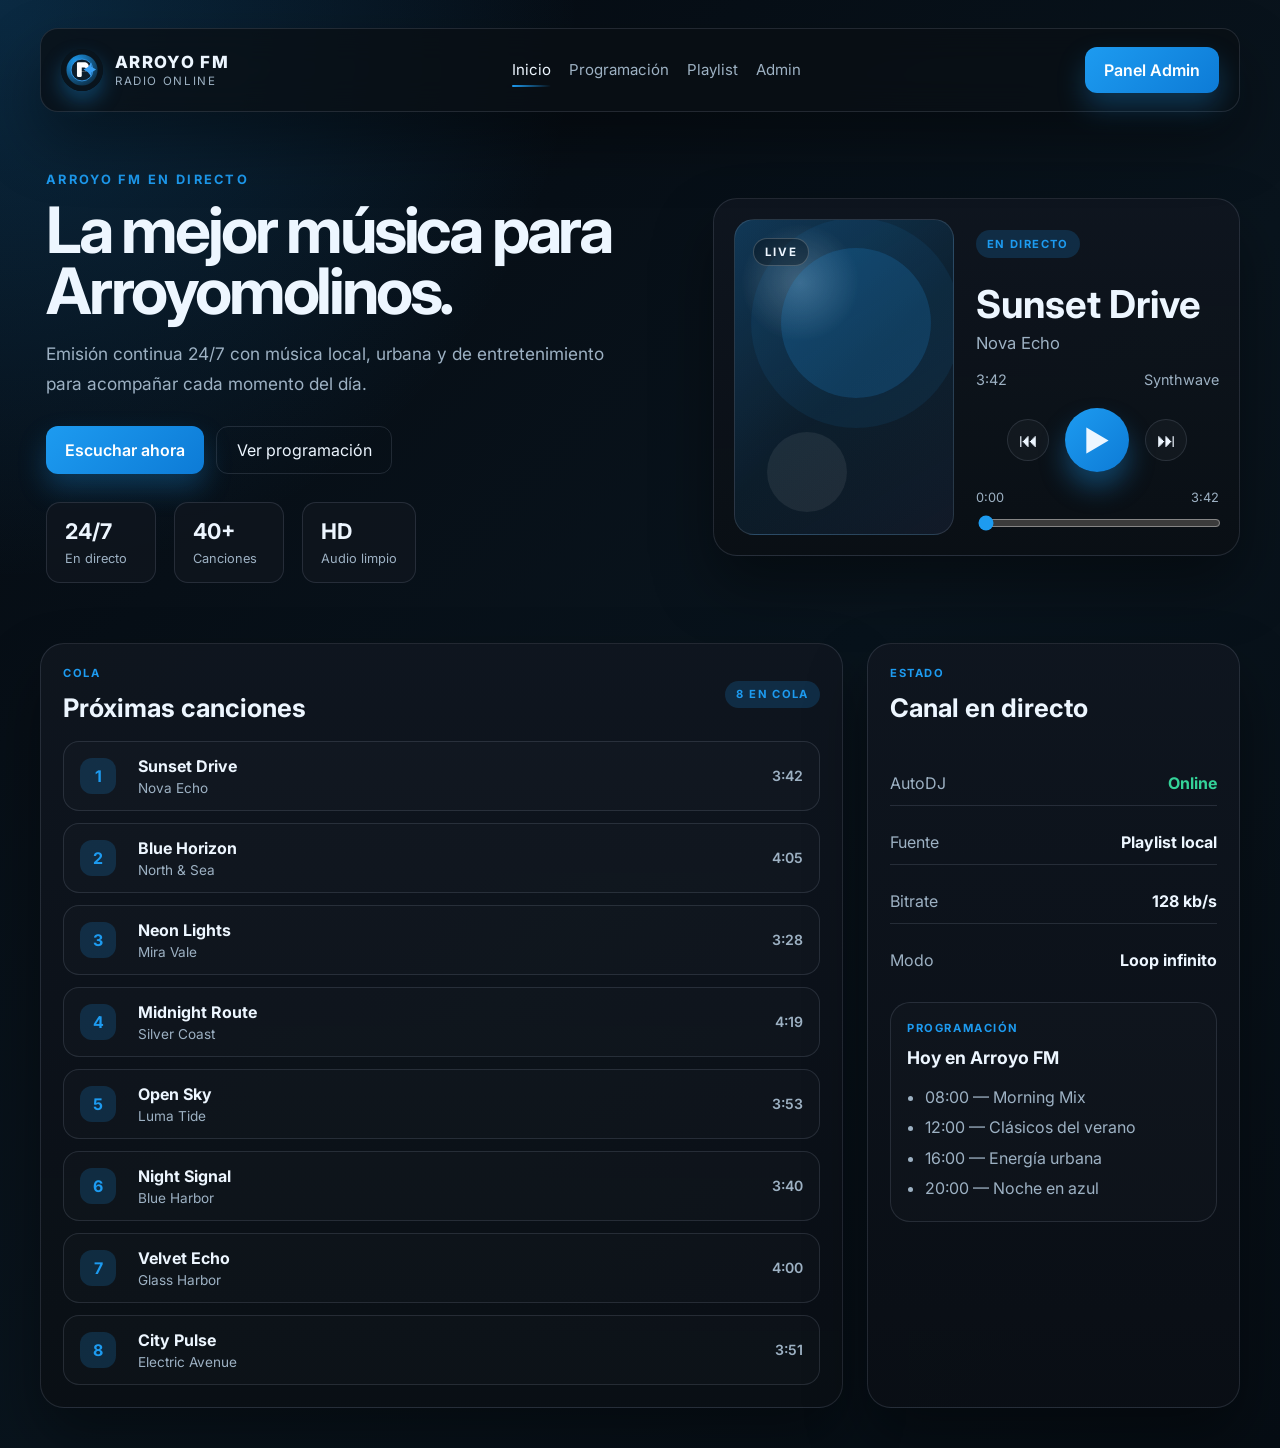
==== index.html @ 3c152f49 "feat: radio frontend clean for GitHub Pages" ====
<!DOCTYPE html>
<html lang="es">
  <head>
    <meta charset="UTF-8" />
    <meta name="viewport" content="width=device-width, initial-scale=1.0" />
    <title>Arroyo FM | Radio online</title>
    <meta
      name="description"
      content="Arroyo FM AutoDJ: radio online de Arroyomolinos con música en directo y programación automática."
    />
    <link rel="preconnect" href="https://fonts.googleapis.com" />
    <link rel="preconnect" href="https://fonts.gstatic.com" crossorigin />
    <link
      href="https://fonts.googleapis.com/css2?family=Inter:wght@400;500;600;700;800&display=swap"
      rel="stylesheet"
    />
    <link rel="stylesheet" href="styles.css" />
  </head>
  <body>
    <div class="page-shell">
      <header class="topbar">
        <div class="brand" aria-label="Arroyo FM logo">
          <img src="assets/logo.svg" alt="Logo de Arroyo FM" class="brand-logo" />
          <div class="brand-copy">
            <span class="brand-name">Arroyo FM</span>
            <span class="brand-tag">Radio online</span>
          </div>
        </div>

        <nav class="main-nav" aria-label="Navegación principal">
          <a href="#inicio" class="active">Inicio</a>
          <a href="#programacion">Programación</a>
          <a href="#playlist">Playlist</a>
          <a href="admin.html">Admin</a>
        </nav>

        <a href="admin.html" class="nav-cta">Panel Admin</a>
      </header>

      <main id="inicio" class="main-layout">
        <section class="hero">
          <div class="hero-copy">
            <p class="eyebrow">ARROYO FM EN DIRECTO</p>
            <h1>La mejor música para Arroyomolinos.</h1>
            <p class="lead">
              Emisión continua 24/7 con música local, urbana y de entretenimiento para acompañar cada momento del día.
            </p>

            <div class="hero-actions">
              <button class="primary-button" type="button">Escuchar ahora</button>
              <button class="secondary-button" type="button">Ver programación</button>
            </div>

            <div class="stats">
              <div class="stat-item">
                <strong>24/7</strong>
                <span>En directo</span>
              </div>
              <div class="stat-item">
                <strong>40+</strong>
                <span>Canciones</span>
              </div>
              <div class="stat-item">
                <strong>HD</strong>
                <span>Audio limpio</span>
              </div>
            </div>
          </div>

          <div class="player-card" aria-label="Reproductor de audio de Arroyo FM">
            <div class="album-art">
              <span class="live-badge">LIVE</span>
            </div>

            <div class="now-playing">
              <p class="chip">En directo</p>
              <h2 id="current-track-title">Cargando...</h2>
              <p id="current-track-artist" class="artist-name">Arroyo FM</p>

              <div class="meta-row">
                <span id="current-track-duration">0:00</span>
                <span id="current-track-mood">AutoDJ</span>
              </div>

              <audio id="audio-player" preload="auto" crossorigin="anonymous"></audio>

              <div class="player-controls" aria-label="Controles del reproductor">
                <button id="prev-button" class="control-button" type="button" aria-label="Canción anterior">⏮</button>
                <button id="play-button" class="play-button" type="button" aria-label="Reproducir o pausar">▶</button>
                <button id="next-button" class="control-button" type="button" aria-label="Siguiente canción">⏭</button>
              </div>

              <div class="progress-wrap">
                <div class="time-row">
                  <span id="current-time">0:00</span>
                  <span id="total-time">0:00</span>
                </div>
                <input id="progress-bar" type="range" min="0" max="100" value="0" aria-label="Progreso de la canción" />
              </div>
            </div>
          </div>
        </section>

        <section id="playlist" class="content-grid">
          <div class="panel queue-panel">
            <div class="section-head">
              <div>
                <p class="eyebrow small">COLA</p>
                <h3>Próximas canciones</h3>
              </div>
              <span class="pill" id="playlist-count">0 en cola</span>
            </div>

            <ul id="playlist-list" class="playlist-list" aria-live="polite"></ul>
          </div>

          <aside class="panel side-panel">
            <div class="section-head compact">
              <div>
                <p class="eyebrow small">ESTADO</p>
                <h3>Canal en directo</h3>
              </div>
            </div>

            <div class="status-list">
              <div class="status-item">
                <span class="label">AutoDJ</span>
                <strong class="online">Online</strong>
              </div>
              <div class="status-item">
                <span class="label">Fuente</span>
                <strong>Playlist local</strong>
              </div>
              <div class="status-item">
                <span class="label">Bitrate</span>
                <strong>128 kb/s</strong>
              </div>
              <div class="status-item">
                <span class="label">Modo</span>
                <strong>Loop infinito</strong>
              </div>
            </div>

            <div class="programming-box" id="programacion">
              <p class="eyebrow small">PROGRAMACIÓN</p>
              <h4>Hoy en Arroyo FM</h4>
              <ul id="programming-list"></ul>
            </div>
          </aside>
        </section>
      </main>
    </div>

    <script src="script.js"></script>
  </body>
</html>
---- styles.css ----
:root {
  --bg: #070b12;
  --bg-soft: #101923;
  --panel: rgba(15, 22, 31, 0.96);
  --panel-alt: rgba(18, 28, 39, 0.82);
  --panel-elevated: rgba(21, 33, 46, 0.98);
  --card: rgba(12, 19, 29, 0.9);
  --line: rgba(148, 163, 184, 0.18);
  --text: #edf6ff;
  --muted: #9db1c3;
  --primary: #1d9bf0;
  --primary-strong: #0d7bd6;
  --primary-soft: rgba(29, 155, 240, 0.18);
  --white: #ffffff;
  --success: #34d399;
  --shadow: 0 30px 60px rgba(0, 0, 0, 0.38);
}

* {
  box-sizing: border-box;
}

html {
  scroll-behavior: smooth;
}

body {
  margin: 0;
  min-height: 100vh;
  font-family: "Inter", sans-serif;
  background:
    radial-gradient(circle at top left, rgba(29, 155, 240, 0.22), transparent 30%),
    linear-gradient(135deg, #050a11 0%, #09141d 55%, #060d14 100%);
  color: var(--text);
}

img {
  max-width: 100%;
  display: block;
}

a {
  color: inherit;
  text-decoration: none;
}

button,
input,
textarea {
  font: inherit;
}

button {
  cursor: pointer;
}

.hidden {
  display: none !important;
}

.page-shell {
  width: min(1200px, calc(100% - 32px));
  margin: 0 auto;
  padding: 28px 0 40px;
}

.topbar {
  display: flex;
  align-items: center;
  justify-content: space-between;
  gap: 18px;
  padding: 18px 20px;
  background: rgba(10, 15, 21, 0.76);
  border: 1px solid var(--line);
  border-radius: 18px;
  backdrop-filter: blur(16px);
  box-shadow: var(--shadow);
}

.brand {
  display: inline-flex;
  align-items: center;
  gap: 12px;
}

.brand-logo {
  width: 42px;
  height: 42px;
  border-radius: 50%;
  box-shadow: 0 10px 20px rgba(29, 155, 240, 0.34);
}

.brand-copy {
  display: flex;
  flex-direction: column;
  gap: 2px;
}

.brand-name {
  font-size: 1.05rem;
  font-weight: 800;
  letter-spacing: 0.08em;
  text-transform: uppercase;
}

.brand-tag {
  color: var(--muted);
  font-size: 0.72rem;
  letter-spacing: 0.14em;
  text-transform: uppercase;
}

.main-nav {
  display: flex;
  align-items: center;
  gap: 18px;
  color: var(--muted);
  font-size: 0.94rem;
}

.main-nav a {
  position: relative;
  transition: color 0.2s ease;
}

.main-nav a:hover,
.main-nav a.active {
  color: var(--text);
}

.main-nav a.active::after {
  content: "";
  position: absolute;
  left: 0;
  right: 0;
  bottom: -8px;
  height: 2px;
  background: linear-gradient(90deg, var(--primary), transparent);
  border-radius: 999px;
}

.nav-cta,
.primary-button,
.secondary-button {
  display: inline-flex;
  align-items: center;
  justify-content: center;
  border-radius: 12px;
  transition: transform 0.2s ease, box-shadow 0.2s ease;
}

.nav-cta,
.primary-button {
  background: linear-gradient(135deg, var(--primary), var(--primary-strong));
  color: var(--white);
  border: none;
  padding: 0.8rem 1.2rem;
  font-weight: 600;
  box-shadow: 0 14px 28px rgba(29, 155, 240, 0.28);
}

.secondary-button {
  background: transparent;
  color: var(--text);
  border: 1px solid var(--line);
  padding: 0.8rem 1.2rem;
}

.nav-cta:hover,
.primary-button:hover,
.secondary-button:hover,
.control-button:hover,
.play-button:hover {
  transform: translateY(-1px);
}

.main-layout {
  padding-top: 28px;
}

.hero {
  display: grid;
  grid-template-columns: 1.1fr 0.9fr;
  gap: 28px;
  align-items: center;
  padding: 12px 0 20px;
}

.hero-copy {
  padding: 20px 10px 20px 6px;
}

.eyebrow {
  margin: 0 0 12px;
  color: var(--primary);
  font-size: 0.8rem;
  font-weight: 700;
  letter-spacing: 0.18em;
}

.eyebrow.small {
  font-size: 0.7rem;
  letter-spacing: 0.14em;
}

.hero-copy h1 {
  margin: 0;
  font-size: clamp(2.5rem, 5vw, 5rem);
  line-height: 0.96;
  letter-spacing: -0.05em;
}

.lead {
  margin-top: 18px;
  color: var(--muted);
  font-size: 1.08rem;
  line-height: 1.7;
  max-width: 560px;
}

.hero-actions {
  display: flex;
  flex-wrap: wrap;
  gap: 12px;
  margin-top: 28px;
}

.stats {
  display: flex;
  gap: 18px;
  flex-wrap: wrap;
  margin-top: 28px;
}

.stat-item {
  min-width: 110px;
  padding: 16px 18px;
  border: 1px solid var(--line);
  background: rgba(15, 22, 31, 0.8);
  border-radius: 14px;
}

.stat-item strong,
.stat-item span {
  display: block;
}

.stat-item strong {
  font-size: 1.35rem;
  line-height: 1.2;
}

.stat-item span {
  margin-top: 6px;
  color: var(--muted);
  font-size: 0.8rem;
}

.player-card,
.panel,
.dashboard-card {
  background: linear-gradient(180deg, rgba(15, 22, 31, 0.96), rgba(10, 15, 21, 0.94));
  border: 1px solid var(--line);
  border-radius: 24px;
  box-shadow: var(--shadow);
}

.player-card {
  display: grid;
  grid-template-columns: 220px 1fr;
  gap: 22px;
  padding: 20px;
}

.album-art {
  position: relative;
  min-height: 260px;
  border-radius: 20px;
  background:
    linear-gradient(150deg, rgba(29, 155, 240, 0.16), rgba(13, 123, 214, 0.02)),
    radial-gradient(circle at 30% 20%, rgba(255, 255, 255, 0.25), transparent 20%),
    linear-gradient(135deg, #0e2438 0%, #0b131b 52%, #111824 100%);
  border: 1px solid rgba(148, 163, 184, 0.2);
  overflow: hidden;
}

.album-art::before,
.album-art::after {
  content: "";
  position: absolute;
  border-radius: 50%;
}

.album-art::before {
  width: 150px;
  height: 150px;
  background: rgba(29, 155, 240, 0.24);
  right: 22px;
  top: 28px;
  box-shadow: 0 0 0 30px rgba(29, 155, 240, 0.08);
}

.album-art::after {
  width: 80px;
  height: 80px;
  background: rgba(255, 255, 255, 0.07);
  left: 32px;
  bottom: 22px;
}

.live-badge {
  position: absolute;
  top: 18px;
  left: 18px;
  background: rgba(0, 0, 0, 0.32);
  border: 1px solid rgba(255, 255, 255, 0.2);
  border-radius: 999px;
  padding: 0.38rem 0.7rem;
  font-size: 0.72rem;
  font-weight: 700;
  letter-spacing: 0.14em;
}

.now-playing {
  display: flex;
  flex-direction: column;
  justify-content: center;
}

.chip,
.pill {
  display: inline-flex;
  align-items: center;
  justify-content: center;
  width: fit-content;
  border-radius: 999px;
  padding: 0.42rem 0.72rem;
  font-size: 0.7rem;
  font-weight: 700;
  letter-spacing: 0.12em;
  text-transform: uppercase;
  background: var(--primary-soft);
  color: var(--primary);
}

.now-playing h2 {
  margin: 14px 0 8px;
  font-size: clamp(1.7rem, 3vw, 2.5rem);
  line-height: 1.1;
}

.artist-name {
  margin: 0;
  color: var(--muted);
  font-size: 1.04rem;
}

.meta-row {
  display: flex;
  justify-content: space-between;
  gap: 12px;
  margin-top: 18px;
  color: var(--muted);
  font-size: 0.9rem;
}

.player-controls {
  display: flex;
  align-items: center;
  justify-content: center;
  gap: 16px;
  margin-top: 20px;
}

.control-button,
.play-button {
  border: 1px solid var(--line);
  background: rgba(255, 255, 255, 0.03);
  color: var(--text);
  border-radius: 50%;
}

.control-button {
  width: 42px;
  height: 42px;
  font-size: 1.2rem;
}

.play-button {
  width: 64px;
  height: 64px;
  background: linear-gradient(135deg, var(--primary), var(--primary-strong));
  border: none;
  font-size: 1.8rem;
  box-shadow: 0 16px 26px rgba(29, 155, 240, 0.35);
}

.progress-wrap {
  margin-top: 18px;
}

.time-row {
  display: flex;
  justify-content: space-between;
  color: var(--muted);
  font-size: 0.8rem;
  margin-bottom: 8px;
}

input[type="range"] {
  width: 100%;
  accent-color: var(--primary);
}

.content-grid {
  display: grid;
  grid-template-columns: minmax(0, 1.4fr) minmax(260px, 0.65fr);
  gap: 24px;
  margin-top: 20px;
}

.panel {
  padding: 22px;
}

.section-head {
  display: flex;
  align-items: center;
  justify-content: space-between;
  gap: 14px;
  margin-bottom: 18px;
}

.section-head h3,
.section-head h4,
.admin-sidebar h2 {
  margin: 0;
  font-size: clamp(1.4rem, 2vw, 2rem);
}

.queue-panel {
  min-height: 420px;
}

.playlist-list,
.admin-playlist,
.sidebar-menu {
  list-style: none;
  padding: 0;
  margin: 0;
}

.playlist-list {
  display: flex;
  flex-direction: column;
  gap: 12px;
}

.playlist-item {
  display: grid;
  grid-template-columns: 44px 1fr auto;
  align-items: center;
  gap: 14px;
  padding: 14px 16px;
  border-radius: 16px;
  border: 1px solid var(--line);
  background: rgba(255, 255, 255, 0.015);
  transition: border-color 0.2s ease, transform 0.2s ease;
}

.playlist-item:hover {
  border-color: rgba(29, 155, 240, 0.5);
  transform: translateY(-1px);
}

.playlist-index {
  width: 36px;
  height: 36px;
  border-radius: 12px;
  display: grid;
  place-items: center;
  background: var(--primary-soft);
  color: var(--primary);
  font-weight: 700;
}

.playlist-title strong,
.playlist-title span {
  display: block;
}

.playlist-title strong {
  font-size: 1rem;
}

.playlist-title span {
  margin-top: 4px;
  color: var(--muted);
  font-size: 0.85rem;
}

.playlist-duration {
  color: var(--muted);
  font-size: 0.88rem;
  font-weight: 600;
}

.side-panel {
  display: flex;
  flex-direction: column;
  gap: 20px;
}

.status-list {
  display: flex;
  flex-direction: column;
  gap: 14px;
}

.status-item {
  display: flex;
  align-items: center;
  justify-content: space-between;
  gap: 12px;
  padding: 12px 0;
  border-bottom: 1px solid var(--line);
}

.status-item:last-child {
  border-bottom: none;
}

.label {
  color: var(--muted);
}

.online {
  color: var(--success);
}

.programming-box {
  border: 1px solid var(--line);
  background: rgba(255, 255, 255, 0.015);
  border-radius: 20px;
  padding: 18px 16px;
}

.programming-box h4 {
  margin: 8px 0 14px;
  font-size: 1.1rem;
}

.programming-box ul {
  margin: 0;
  padding-left: 18px;
  color: var(--muted);
  line-height: 1.9;
}

.admin-body {
  min-height: 100vh;
}

.admin-lock {
  min-height: 100vh;
  display: grid;
  place-items: center;
  padding: 20px;
}

.admin-lock-card {
  width: min(420px, 100%);
  padding: 28px 24px;
}

.lock-copy {
  margin: 10px 0 16px;
  color: var(--muted);
}

.lock-field {
  display: flex;
  flex-direction: column;
  gap: 8px;
  margin-bottom: 18px;
  color: var(--muted);
}

.lock-field input,
textarea,
input[type="text"] {
  padding: 0.85rem 0.95rem;
  background: rgba(255, 255, 255, 0.03);
  border: 1px solid var(--line);
  border-radius: 12px;
  color: var(--text);
}

textarea {
  min-height: 180px;
  resize: vertical;
}

.lock-field input:focus,
textarea:focus,
input[type="text"]:focus {
  outline: 2px solid rgba(29, 155, 240, 0.22);
  border-color: rgba(29, 155, 240, 0.5);
}

.admin-shell {
  width: min(1200px, calc(100% - 32px));
}

.admin-topbar {
  margin-bottom: 20px;
}

.admin-header-actions {
  display: flex;
  align-items: center;
  gap: 12px;
}

.admin-layout {
  display: grid;
  grid-template-columns: 260px minmax(0, 1fr);
  gap: 22px;
  align-items: start;
}

.admin-sidebar {
  position: sticky;
  top: 20px;
  padding: 22px 18px;
}

.sidebar-menu {
  display: flex;
  flex-direction: column;
  gap: 10px;
  margin-top: 22px;
}

.sidebar-menu a {
  display: block;
  padding: 0.8rem 0.9rem;
  border-radius: 12px;
  color: var(--muted);
  border: 1px solid transparent;
}

.sidebar-menu a.active,
.sidebar-menu a:hover {
  color: var(--text);
  background: rgba(29, 155, 240, 0.09);
  border-color: rgba(29, 155, 240, 0.2);
}

.admin-content {
  display: flex;
  flex-direction: column;
  gap: 22px;
}

.summary-grid {
  display: grid;
  grid-template-columns: repeat(4, minmax(160px, 1fr));
  gap: 18px;
}

.dashboard-card {
  padding: 18px 20px;
  display: flex;
  flex-direction: column;
  gap: 8px;
}

.card-label {
  color: var(--muted);
  font-size: 0.76rem;
  letter-spacing: 0.12em;
  text-transform: uppercase;
}

.dashboard-card strong {
  font-size: 1.2rem;
}

.dashboard-card small {
  color: var(--muted);
}

.player-link-box {
  display: flex;
  align-items: center;
  justify-content: space-between;
  gap: 12px;
  padding: 18px 20px;
}

.player-link-box a {
  color: var(--primary);
  text-decoration: underline;
  word-break: break-all;
}

.admin-panel {
  padding: 22px;
}

.song-form,
.schedule-form {
  display: flex;
  flex-direction: column;
  gap: 18px;
  margin-top: 16px;
}

.field-row {
  display: grid;
  grid-template-columns: repeat(2, minmax(0, 1fr));
  gap: 18px;
}

label {
  display: flex;
  flex-direction: column;
  gap: 8px;
  color: var(--muted);
  font-size: 0.9rem;
}

.form-actions,
.control-buttons {
  display: flex;
  flex-wrap: wrap;
  gap: 12px;
}

.admin-playlist {
  display: flex;
  flex-direction: column;
  gap: 12px;
  margin-top: 16px;
}

.admin-playlist li {
  display: flex;
  align-items: center;
  justify-content: space-between;
  gap: 12px;
  padding: 14px 16px;
  border-radius: 14px;
  border: 1px solid var(--line);
  background: rgba(255, 255, 255, 0.02);
}

.admin-playlist .meta {
  display: flex;
  flex-direction: column;
  gap: 4px;
}

.admin-playlist .meta strong {
  font-size: 1rem;
}

.admin-playlist .meta span,
.admin-playlist .meta small {
  color: var(--muted);
}

.controls-panel {
  padding-bottom: 24px;
}

.toggle-list {
  display: flex;
  flex-direction: column;
  gap: 16px;
  margin-top: 18px;
}

.switch-line {
  display: flex;
  align-items: center;
  justify-content: space-between;
  gap: 14px;
  color: var(--text);
  font-weight: 500;
}

.switch-line input {
  width: 20px;
  height: 20px;
  accent-color: var(--primary);
}

@media (max-width: 980px) {
  .hero,
  .content-grid,
  .admin-layout,
  .summary-grid {
    grid-template-columns: 1fr;
  }

  .player-card {
    grid-template-columns: 1fr;
  }

  .admin-sidebar {
    position: static;
  }
}

@media (max-width: 720px) {
  .page-shell {
    width: min(100% - 18px, 1200px);
  }

  .topbar {
    flex-wrap: wrap;
    justify-content: center;
    padding: 16px;
  }

  .main-nav {
    width: 100%;
    justify-content: center;
    flex-wrap: wrap;
  }

  .hero-copy {
    padding: 10px 0;
  }

  .field-row {
    grid-template-columns: 1fr;
  }

  .nav-cta,
  .primary-button,
  .secondary-button {
    width: 100%;
  }

  .hero-actions,
  .control-buttons,
  .form-actions,
  .player-link-box {
    flex-direction: column;
  }
}
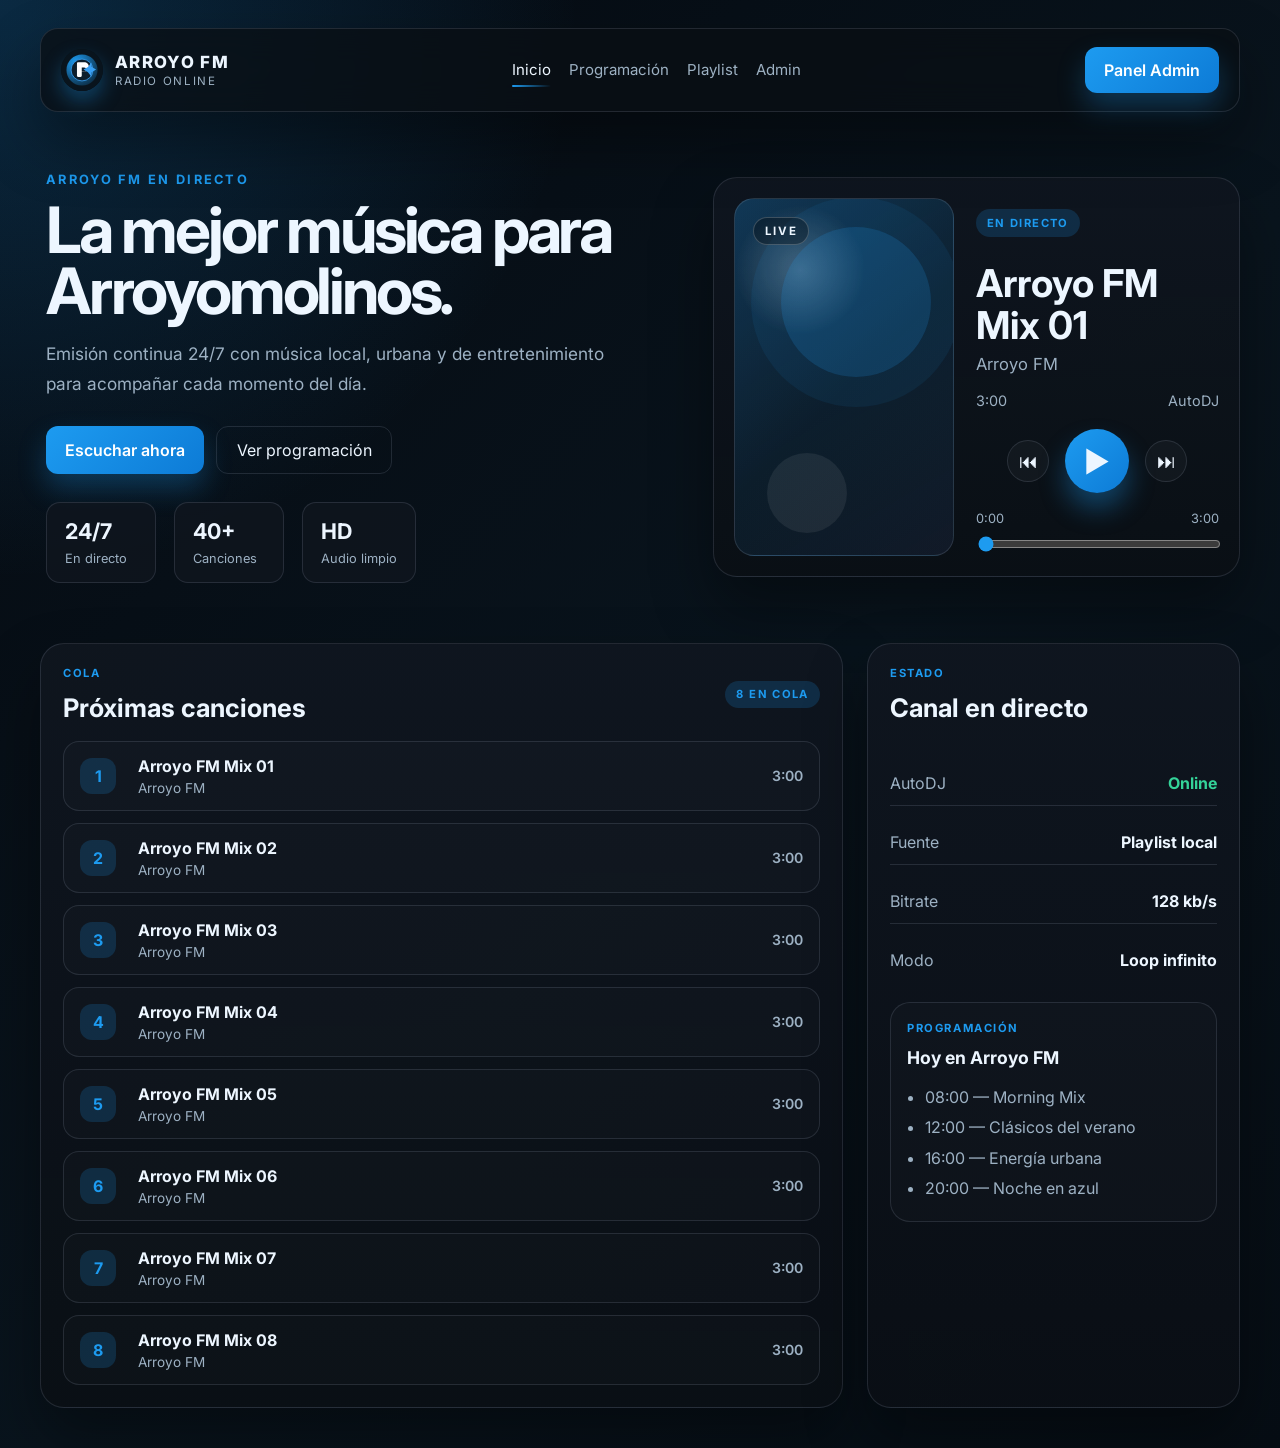
==== commit 4947631d: "fix: habilitar audio real en player" ====
--- a/index.html
+++ b/index.html
@@ -82,7 +82,7 @@
                 <span id="current-track-mood">AutoDJ</span>
               </div>
 
-              <audio id="audio-player" preload="auto" crossorigin="anonymous"></audio>
+              <audio id="audio-player" preload="auto"></audio>
 
               <div class="player-controls" aria-label="Controles del reproductor">
                 <button id="prev-button" class="control-button" type="button" aria-label="Canción anterior">⏮</button>
